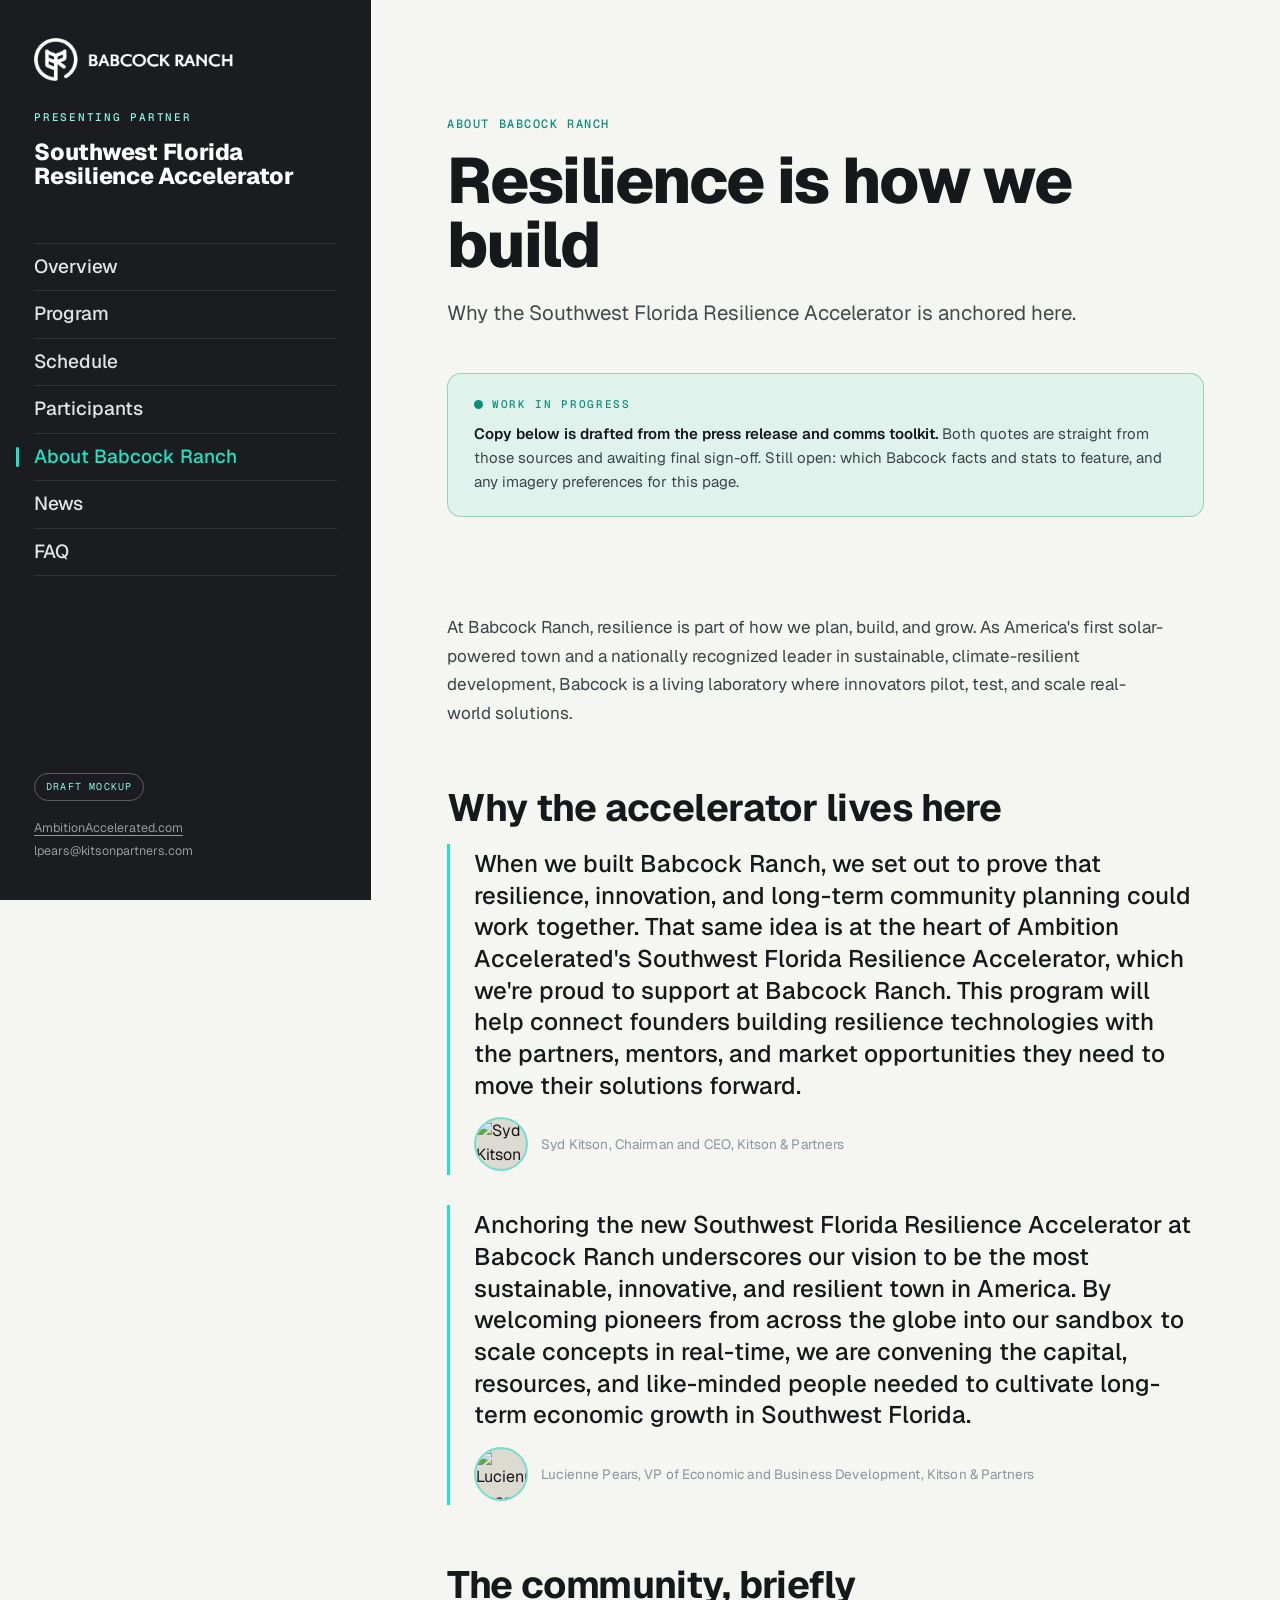
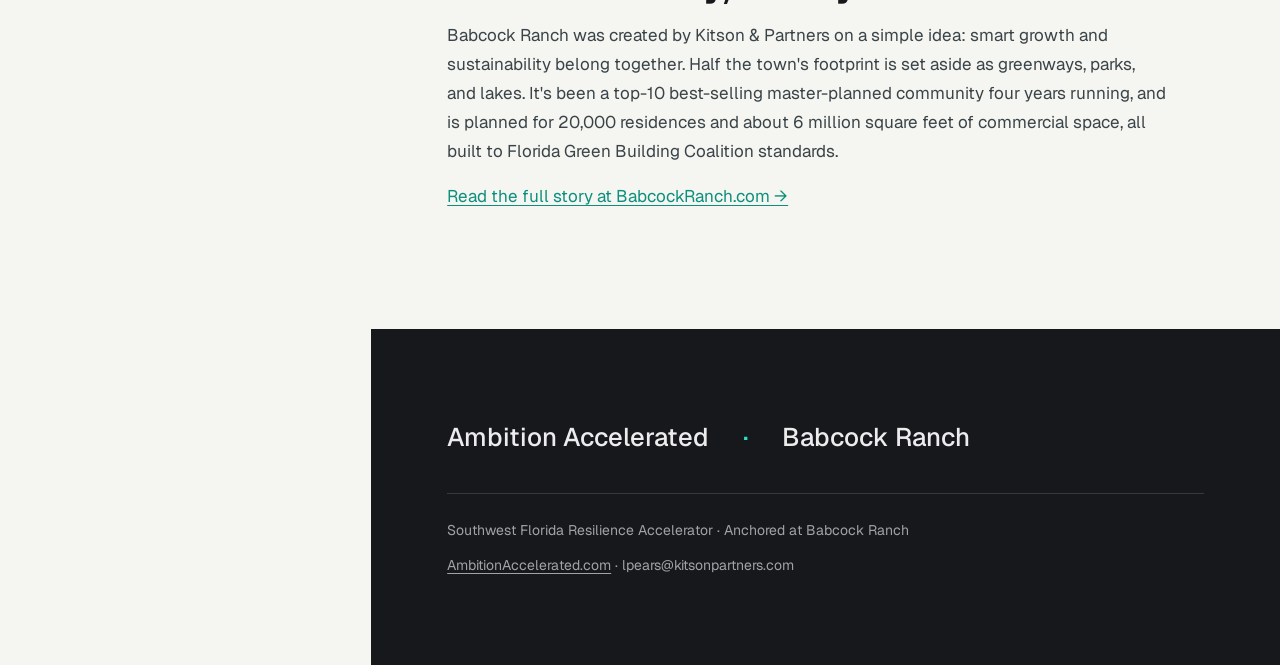
==== about.html @ 5e6c2d26 "added new page" ====
<!DOCTYPE html>
<html lang="en">
<head>
<meta charset="UTF-8">
<meta name="viewport" content="width=device-width, initial-scale=1.0">
<title>About Babcock Ranch — Southwest Florida Resilience Accelerator</title>
<link rel="preconnect" href="https://fonts.googleapis.com">
<link rel="preconnect" href="https://fonts.gstatic.com" crossorigin>
<link href="https://fonts.googleapis.com/css2?family=Geist:wght@400;500;600;700;800&family=Geist+Mono:wght@400;500&display=swap" rel="stylesheet">
<link rel="stylesheet" href="styles.css">
</head>
<body>

<aside class="rail" id="rail">
  <div class="brand">
    <img class="logo" src="img/babcock-white.png" alt="Babcock Ranch">
    <div class="partner">Presenting Partner</div>
    <h1>Southwest&nbsp;Florida<br>Resilience&nbsp;Accelerator</h1>
  </div>
  <button class="hamburger" id="burger" aria-label="Menu" aria-expanded="false"><span></span><span></span><span></span></button>
  <nav id="nav">
    <a href="index.html">Overview</a>
    <a href="program.html">Program</a>
    <a href="schedule.html">Schedule</a>
    <a href="participants.html">Participants</a>
    <a href="about.html" class="active">About Babcock Ranch</a>
    <a href="news.html">News</a>
    <a href="faq.html">FAQ</a>
  </nav>
  <div class="rail-foot">
    <span class="draft">Draft mockup</span><br>
    <a target="_blank" rel="noopener noreferrer" href="https://ambitionaccelerated.com/southwest">AmbitionAccelerated.com</a><br>
    lpears@kitsonpartners.com
  </div>
</aside>

<main>
  <div class="page-head">
    <span class="eyebrow">About Babcock Ranch</span>
    <h1>Resilience is how we build</h1>
    <p class="lead">Why the Southwest Florida Resilience Accelerator is anchored here.</p>
  </div>

  <div class="status-note">
    <div class="lbl">Work in progress</div>
    <p><strong>Copy below is drafted from the press release and comms toolkit.</strong> Both quotes are straight from those sources and awaiting final sign-off. Still open: which Babcock facts and stats to feature, and any imagery preferences for this page.</p>
  </div>

  <div class="prose">
    <p>At Babcock Ranch, resilience is part of how we plan, build, and grow. As America's first solar-powered town and a nationally recognized leader in sustainable, climate-resilient development, Babcock is a living laboratory where innovators pilot, test, and scale real-world solutions.</p>

    <h2>Why the accelerator lives here</h2>
    <div class="q">
      <p>When we built Babcock Ranch, we set out to prove that resilience, innovation, and long-term community planning could work together. That same idea is at the heart of Ambition Accelerated's Southwest Florida Resilience Accelerator, which we're proud to support at Babcock Ranch. This program will help connect founders building resilience technologies with the partners, mentors, and market opportunities they need to move their solutions forward.</p>
      <div class="qcite"><img class="avatar" src="https://res.cloudinary.com/sagacity/image/upload/c_crop,h_2000,w_1475,x_0,y_0/c_limit,dpr_auto,f_auto,fl_lossy,q_80,w_1080/Syd_Kitson_51_BC_obhtgg.jpg" alt="Syd Kitson"><cite>Syd Kitson, Chairman and CEO, Kitson &amp; Partners</cite></div>
    </div>
    <div class="q">
      <p>Anchoring the new Southwest Florida Resilience Accelerator at Babcock Ranch underscores our vision to be the most sustainable, innovative, and resilient town in America. By welcoming pioneers from across the globe into our sandbox to scale concepts in real-time, we are convening the capital, resources, and like-minded people needed to cultivate long-term economic growth in Southwest Florida.</p>
      <div class="qcite"><img class="avatar" src="https://babcockranch.com/wp-content/uploads/2026/03/1Lucienne-Pears-1.jpg" alt="Lucienne Pears"><cite>Lucienne Pears, VP of Economic and Business Development, Kitson &amp; Partners</cite></div>
    </div>

    <h2>The community, briefly</h2>
    <p>Babcock Ranch was created by Kitson &amp; Partners on a simple idea: smart growth and sustainability belong together. Half the town's footprint is set aside as greenways, parks, and lakes. It's been a top-10 best-selling master-planned community four years running, and is planned for 20,000 residences and about 6 million square feet of commercial space, all built to Florida Green Building Coalition standards.</p>
    <p><a target="_blank" rel="noopener noreferrer" href="https://babcockranch.com">Read the full story at BabcockRanch.com →</a></p>
  </div>

  <footer>
    <div class="partners">Ambition Accelerated <span>·</span> Babcock Ranch</div>
    <div class="fbot">
      <div>Southwest Florida Resilience Accelerator · Anchored at Babcock Ranch</div>
      <div><a target="_blank" rel="noopener noreferrer" href="https://ambitionaccelerated.com/southwest">AmbitionAccelerated.com</a> · lpears@kitsonpartners.com</div>
    </div>
  </footer>
</main>

<script>
(function(){
  const rail=document.getElementById('rail'), burger=document.getElementById('burger');
  if(burger)burger.addEventListener('click',()=>{const o=rail.classList.toggle('open');burger.setAttribute('aria-expanded',o);});
  const nav=document.getElementById('nav');
  if(nav)nav.addEventListener('click',e=>{if(e.target.tagName==='A')rail.classList.remove('open');});
})();
</script>
</body>
</html>
---- styles.css ----
:root{
  --graphite:#1a1c20; --deep:#0e0f12; --paper:#f5f5f1; --ink:#16181c;
  --aqua:#22e3c7; --aqua-2:#8ff3e2; --aqua-ink:#0c8f7d;
  --slate:#8a93a1; --line:rgba(18,24,28,.14);
  --rail:clamp(288px, 29vw, 400px);
  --display:'Geist', sans-serif;
  --body:'Geist', sans-serif;
  --mono:'Geist Mono', monospace;
}
*{box-sizing:border-box;margin:0;padding:0}
html{scroll-behavior:smooth}
body{font-family:var(--body);color:var(--ink);background:var(--paper);-webkit-font-smoothing:antialiased;line-height:1.5}
a{color:inherit}
img{display:block;width:100%;height:100%;object-fit:cover}

/* ---------- SIDEBAR ---------- */
.rail{position:fixed;top:0;left:0;width:var(--rail);height:100vh;background:var(--graphite);color:#fff;
  display:flex;flex-direction:column;padding:38px 34px;z-index:20}
.brand .logo{width:200px;height:auto;object-fit:contain}
.brand .partner{font-family:var(--mono);font-size:11px;letter-spacing:.16em;text-transform:uppercase;color:var(--aqua-2);margin-top:28px;font-weight:500}
.brand h1{font-family:var(--display);font-weight:800;font-size:23px;line-height:1.06;letter-spacing:-.01em;margin-top:14px}
.hamburger{display:none}
nav{margin-top:54px}
nav a{position:relative;display:block;font-family:var(--display);font-weight:500;font-size:19px;padding:9px 0;color:rgba(255,255,255,.88);
  text-decoration:none;border-bottom:1px solid rgba(255,255,255,.1);transition:color .2s}
nav a:first-child{border-top:1px solid rgba(255,255,255,.1)}
nav a:hover{color:#fff}
nav a.active{color:var(--aqua)}
nav a.active::before{content:"";position:absolute;left:-18px;top:50%;transform:translateY(-50%);width:3px;height:20px;background:var(--aqua);border-radius:2px}
.rail-foot{margin-top:auto;font-size:12.5px;color:rgba(255,255,255,.55);line-height:1.8}
.rail-foot a{text-decoration:underline;text-underline-offset:3px}
.draft{display:inline-block;margin-bottom:16px;font-family:var(--mono);font-size:10px;letter-spacing:.12em;text-transform:uppercase;
  color:var(--aqua-2);border:1px solid rgba(255,255,255,.28);border-radius:100px;padding:4px 11px}

/* ---------- MAIN ---------- */
main{margin-left:var(--rail)}
section{position:relative}
.eyebrow{font-family:var(--mono);font-size:12px;letter-spacing:.13em;text-transform:uppercase;font-weight:500;color:var(--aqua-ink)}
.arrowlink{display:inline-block;font-family:var(--display);font-weight:500;font-size:17px;text-decoration:none;
  border-bottom:2px solid currentColor;padding-bottom:2px;color:var(--aqua-ink)}
.arrowlink:hover{opacity:.7}
.pad{padding:clamp(64px,9vw,130px) min(8vw,76px)}
.reveal{opacity:0;transform:translateY(18px);transition:opacity .7s ease,transform .7s ease}
.reveal.seen{opacity:1;transform:none}

/* ---------- HERO ---------- */
.hero{height:100vh;min-height:600px;position:relative;overflow:hidden;background:var(--deep)}
.slide{position:absolute;inset:0;opacity:0;transition:opacity 1.1s ease}
.slide.on{opacity:1}
.slide .ph{position:absolute;inset:0}
.slide .ph::after{content:"";position:absolute;inset:0;background:
  linear-gradient(90deg, rgba(14,15,18,.72), rgba(14,15,18,.15) 58%, transparent),
  linear-gradient(0deg, rgba(14,15,18,.78), transparent 46%)}
.slide .copy{position:absolute;left:min(8vw,76px);bottom:14vh;max-width:640px;color:#fff;z-index:2}
.slide .copy .eyebrow{color:var(--aqua-2)}
.slide h2{font-family:var(--display);font-weight:800;font-size:clamp(38px,5.4vw,74px);line-height:.98;letter-spacing:-.02em;margin:16px 0 16px}
.slide p{font-size:clamp(16px,1.4vw,20px);color:rgba(255,255,255,.9);max-width:440px;margin-bottom:26px}
.slide .copy .arrowlink{color:#fff;border-color:var(--aqua)}
.hero .bars{position:absolute;left:min(8vw,76px);bottom:8vh;display:flex;gap:8px;z-index:3}
.hero .bars button{width:46px;height:4px;border:0;padding:0;cursor:pointer;background:rgba(255,255,255,.32);border-radius:2px;overflow:hidden}
.hero .bars button span{display:block;height:100%;width:0;background:var(--aqua)}
.hero .bars button.on span{width:100%;transition:width 6s linear}

/* ---------- STATEMENT ---------- */
.statement{display:grid;grid-template-columns:minmax(140px,.9fr) 2.4fr;gap:40px}
.statement h3{font-family:var(--display);font-weight:700;font-size:clamp(28px,3.4vw,50px);line-height:1.02;letter-spacing:-.015em}
.statement .body{max-width:600px}
.statement .body p{font-size:18px;color:#414b4e;margin:0 0 26px}

/* ---------- ON-SITE BAND ---------- */
.band{height:74vh;min-height:460px;position:relative;overflow:hidden;display:flex;align-items:flex-end}
.band .ph{position:absolute;inset:0}
.band .ph::after{content:"";position:absolute;inset:0;background:linear-gradient(0deg,rgba(14,15,18,.82),rgba(14,15,18,.28))}
.band .inner{position:relative;z-index:2;color:#fff;padding:0 min(8vw,76px) 9vh}
.band .eyebrow{color:var(--aqua-2)}
.band .dates{font-family:var(--display);font-weight:800;font-size:clamp(34px,5vw,68px);letter-spacing:-.02em;line-height:1;margin:14px 0 14px}
.band .dates small{display:block;font-family:var(--body);font-weight:500;font-size:16px;letter-spacing:.02em;color:rgba(255,255,255,.82);margin-top:14px}
.band .arrowlink{color:#fff;border-color:var(--aqua)}

/* ---------- COHORT / VENTURE GRID ---------- */
.cohort{background:#fff}
.head-row{display:flex;justify-content:space-between;align-items:flex-end;flex-wrap:wrap;gap:16px;margin-bottom:40px}
.head-row h3{font-family:var(--display);font-weight:700;font-size:clamp(30px,3.6vw,52px);letter-spacing:-.015em}
.grid{display:grid;grid-template-columns:1fr 1fr;gap:14px}
.card{position:relative;aspect-ratio:16/11;overflow:hidden;border-radius:3px;background:#ccc}
.card .ph{position:absolute;inset:0;transition:transform .6s ease}
.card:hover .ph{transform:scale(1.04)}
.card::after{content:"";position:absolute;inset:0;background:linear-gradient(0deg,rgba(10,11,14,.85),transparent 55%)}
.card .c{position:absolute;left:26px;bottom:22px;right:26px;color:#fff;z-index:2}
.card .c .tag{font-family:var(--mono);font-size:11px;letter-spacing:.1em;text-transform:uppercase;color:var(--aqua-2)}
.card .c h4{font-family:var(--display);font-weight:700;font-size:26px;letter-spacing:-.01em;margin:6px 0 4px}
.card .c p{font-size:14px;color:rgba(255,255,255,.82)}
.note{margin-top:26px;font-size:14px;color:#7a858a;font-style:italic}

/* ---------- HOME ABOUT (image-backed) ---------- */
.about{position:relative;overflow:hidden;color:#fff}
.about .ph{position:absolute;inset:0}
.about .ph::after{content:"";position:absolute;inset:0;background:
  linear-gradient(90deg,rgba(10,11,14,.86),rgba(10,11,14,.5) 60%,rgba(10,11,14,.4))}
.about .statement{position:relative;z-index:2}
.about .statement h3{color:#fff}
.about .eyebrow{color:var(--aqua-2)}
.about .body p{color:rgba(255,255,255,.9)}
.quote{border-left:3px solid var(--aqua);padding:4px 0 4px 22px;margin:6px 0 26px}
.quote p{font-family:var(--display);font-weight:500;font-size:clamp(19px,2vw,25px);line-height:1.28;color:#fff}
.quote cite{display:block;margin-top:14px;font-style:normal;font-size:13.5px;color:rgba(255,255,255,.68);letter-spacing:.02em}
.about .arrowlink{color:var(--aqua-2);border-color:var(--aqua)}

/* ---------- HOME NEWS ---------- */
.news .feature{display:grid;grid-template-columns:1.3fr 1fr;gap:44px;align-items:center}
.news .fimg{aspect-ratio:16/10;overflow:hidden;border-radius:3px;background:#ddd}
.news h3{font-family:var(--display);font-weight:700;font-size:clamp(24px,2.6vw,38px);line-height:1.08;letter-spacing:-.01em;margin:14px 0 14px}
.news .src{font-size:13px;color:#7a858a;margin-bottom:22px}

/* ---------- FAQ ---------- */
.faq{background:#fff}
.faq .statement{align-items:start}
.faq .qs{border-top:1px solid var(--line)}
.faq details{border-bottom:1px solid var(--line)}
.faq summary{list-style:none;cursor:pointer;padding:22px 0;font-family:var(--display);font-weight:500;font-size:clamp(18px,1.9vw,23px);display:flex;justify-content:space-between;gap:20px}
.faq summary::-webkit-details-marker{display:none}
.faq summary::after{content:"+";color:var(--aqua-ink);font-weight:400}
.faq details[open] summary::after{content:"–"}
.faq details p{padding:0 0 22px;max-width:640px;color:#414b4e;font-size:16.5px}

/* ---------- FOOTER ---------- */
footer{background:var(--ink);color:#fff;padding:clamp(56px,7vw,90px) min(8vw,76px)}
footer .partners{display:flex;gap:14px 34px;flex-wrap:wrap;font-family:var(--display);font-weight:500;font-size:clamp(18px,2vw,26px);color:rgba(255,255,255,.92);padding-bottom:36px;border-bottom:1px solid rgba(255,255,255,.14)}
footer .partners span{color:var(--aqua)}
footer .fbot{display:flex;justify-content:space-between;flex-wrap:wrap;gap:14px;margin-top:26px;font-size:14px;color:rgba(255,255,255,.6)}
footer a{text-decoration:underline;text-underline-offset:3px}

/* ============ INTERIOR PAGES ============ */
.page-head{padding:clamp(64px,9vw,120px) min(8vw,76px) 0}
.page-head .eyebrow{margin-bottom:16px;display:block}
.page-head h1{font-family:var(--display);font-weight:800;font-size:clamp(36px,5.2vw,64px);line-height:1.0;letter-spacing:-.025em}
.page-head .lead{font-size:clamp(18px,1.6vw,21px);color:#414b4e;max-width:640px;margin-top:20px;line-height:1.55}
.prose{padding:clamp(34px,4vw,52px) min(8vw,76px) clamp(64px,8vw,110px);max-width:900px}
.prose h2{font-family:var(--display);font-weight:700;font-size:clamp(24px,3vw,38px);line-height:1.05;letter-spacing:-.015em;margin:clamp(38px,5vw,60px) 0 16px}
.prose h2:first-child{margin-top:0}
.prose h3{font-family:var(--display);font-weight:600;font-size:clamp(19px,2vw,23px);letter-spacing:-.01em;margin:30px 0 8px}
.prose p{font-size:17px;color:#3a4448;line-height:1.7;margin-bottom:16px;max-width:720px}
.prose p strong{color:var(--ink);font-weight:600}
.prose a{color:var(--aqua-ink);text-decoration:underline;text-underline-offset:3px}
.prose ul{list-style:none;margin:8px 0 20px;max-width:760px}
.prose ul li{position:relative;padding-left:22px;font-size:17px;color:#3a4448;line-height:1.6;margin-bottom:14px}
.prose ul li::before{content:"";position:absolute;left:0;top:9px;width:8px;height:8px;background:var(--aqua);border-radius:2px}
.prose ul li strong{color:var(--ink);font-weight:600}

/* interior quote (light bg) */
.q{border-left:3px solid var(--aqua);padding:4px 0 4px 24px;margin:8px 0 30px;max-width:760px}
.q p{font-family:var(--display);font-weight:500;font-size:clamp(19px,2vw,24px);line-height:1.32;color:var(--ink);margin:0}
.q cite{display:block;margin-top:14px;font-style:normal;font-size:13.5px;color:var(--slate);letter-spacing:.01em}

/* status note */
.status-note{background:rgba(34,227,199,.10);border:1px solid rgba(12,143,125,.35);border-radius:14px;
  padding:22px 26px;margin:0 min(8vw,76px) clamp(30px,4vw,44px);max-width:900px}
.page-head + .status-note{margin-top:clamp(30px,4vw,44px)}
.status-note .lbl{font-family:var(--mono);font-size:11px;letter-spacing:.15em;text-transform:uppercase;color:var(--aqua-ink);
  font-weight:500;display:flex;align-items:center;gap:9px;margin-bottom:10px}
.status-note .lbl::before{content:"";width:9px;height:9px;border-radius:50%;background:var(--aqua-ink)}
.status-note p{font-size:15px;color:#3a4448;line-height:1.6;margin:0;max-width:760px}
.status-note p strong{color:var(--ink);font-weight:600}
.status-note p + p{margin-top:8px}

/* schedule agenda placeholder */
.agenda{display:grid;grid-template-columns:1fr 1fr;gap:14px;max-width:760px;margin-top:8px}
.agenda .day{background:#fff;border:1px solid var(--line);border-radius:12px;padding:22px 24px}
.agenda .day .d{font-family:var(--mono);font-size:11px;letter-spacing:.14em;text-transform:uppercase;color:var(--aqua-ink);margin-bottom:8px}
.agenda .day .dt{font-family:var(--display);font-weight:700;font-size:21px;letter-spacing:-.01em;margin-bottom:12px}
.agenda .day .ln{height:10px;background:var(--line);border-radius:3px;margin-bottom:9px}
.agenda .day .ln.s{width:70%}

/* news list */
.newslist{max-width:820px;border-top:1px solid var(--line);margin-top:8px}
.newslist .item{display:flex;gap:20px;padding:22px 0;border-bottom:1px solid var(--line);align-items:baseline}
.newslist .item .meta{font-family:var(--mono);font-size:12px;color:var(--slate);white-space:nowrap;letter-spacing:.02em}
.newslist .item h3{font-family:var(--display);font-weight:600;font-size:clamp(17px,1.7vw,20px);letter-spacing:-.01em;line-height:1.25}
.newslist .item h3 .src{display:block;font-family:var(--body);font-weight:400;font-size:13px;color:var(--slate);margin-top:5px}

/* password gate */
.gate{margin-left:var(--rail);min-height:100vh;display:flex;align-items:center;justify-content:center;padding:40px min(8vw,76px);background:var(--deep)}
.gate .card2{width:100%;max-width:400px;text-align:center;color:#fff}
.gate .lock{font-family:var(--mono);font-size:11px;letter-spacing:.16em;text-transform:uppercase;color:var(--aqua-2);margin-bottom:18px}
.gate h1{font-family:var(--display);font-weight:800;font-size:30px;letter-spacing:-.02em;margin-bottom:10px}
.gate p{color:rgba(255,255,255,.7);font-size:15px;margin-bottom:26px;line-height:1.55}
.gate form{display:flex;gap:10px;flex-wrap:wrap;justify-content:center}
.gate input{flex:1;min-width:180px;background:rgba(255,255,255,.08);border:1px solid rgba(255,255,255,.2);border-radius:10px;
  color:#fff;font-family:var(--body);font-size:16px;padding:13px 16px;outline:none}
.gate input:focus{border-color:var(--aqua)}
.gate button{background:var(--aqua);color:var(--deep);border:0;border-radius:10px;font-family:var(--display);font-weight:600;
  font-size:15px;padding:13px 22px;cursor:pointer}
.gate button:hover{filter:brightness(1.05)}
.gate .err{color:#ff8f78;font-size:13px;margin-top:14px;min-height:16px}

/* quote avatar (About) */
.qcite{display:flex;align-items:center;gap:13px;margin-top:16px}
.qcite .avatar{width:54px;height:54px;border-radius:50%;object-fit:cover;object-position:center 22%;flex:none;
  border:2px solid rgba(34,227,199,.55);background:#dddad2}
.qcite cite{font-style:normal;font-size:13.5px;color:var(--slate);letter-spacing:.01em;line-height:1.4;margin:0}

/* proposed social reel (home) */
.reel{background:var(--paper)}
.reel .wrap{display:grid;grid-template-columns:1.15fr .85fr;gap:44px;align-items:center}
.reel h3{font-family:var(--display);font-weight:700;font-size:clamp(28px,3.4vw,46px);letter-spacing:-.015em;line-height:1.03}
.reel .handles{font-family:var(--mono);font-size:13px;letter-spacing:.04em;color:var(--slate);margin-top:18px}
.reel .frame{position:relative;width:100%;max-width:270px;aspect-ratio:9/16;margin:0 auto;border-radius:22px;overflow:hidden;
  background:linear-gradient(160deg,#22252b,#0e0f12);border:1px solid var(--line);display:flex;align-items:center;justify-content:center}
.reel .frame .play{width:62px;height:62px;border-radius:50%;background:var(--aqua);display:flex;align-items:center;justify-content:center;box-shadow:0 8px 30px rgba(34,227,199,.35)}
.reel .frame .play::after{content:"";border-left:17px solid #0e0f12;border-top:10px solid transparent;border-bottom:10px solid transparent;margin-left:4px}
.reel .frame .lbl{position:absolute;bottom:16px;left:0;right:0;text-align:center;font-family:var(--mono);font-size:10px;letter-spacing:.15em;text-transform:uppercase;color:var(--aqua-2)}

/* participant rail (home Participants section) */
.prail-nav{display:flex;gap:8px}
.railbtn{width:42px;height:42px;border-radius:50%;border:1px solid var(--line);background:#fff;cursor:pointer;
  display:flex;align-items:center;justify-content:center;color:var(--ink);font-size:19px;line-height:1;transition:background .2s,opacity .2s}
.railbtn:hover{background:var(--paper)}
.railbtn:disabled{opacity:.3;cursor:default}
.prail-wrap{position:relative}
.prail{display:flex;gap:16px;overflow-x:auto;scroll-snap-type:x mandatory;scroll-behavior:smooth;
  padding:4px 2px 16px;-webkit-overflow-scrolling:touch}
.prail::-webkit-scrollbar{height:8px}
.prail::-webkit-scrollbar-thumb{background:rgba(18,24,28,.18);border-radius:10px}
.prail::-webkit-scrollbar-track{background:transparent}
.pcard2{flex:0 0 clamp(190px,23vw,232px);scroll-snap-align:start;position:relative;aspect-ratio:3/4;
  border-radius:6px;overflow:hidden;background:#ccc;text-decoration:none;display:block}
.pcard2 .ph{position:absolute;inset:0;transition:transform .6s ease}
.pcard2:hover .ph{transform:scale(1.05)}
.pcard2::after{content:"";position:absolute;inset:0;background:linear-gradient(0deg,rgba(10,11,14,.9),transparent 62%)}
.pcard2 .c{position:absolute;left:18px;right:18px;bottom:18px;z-index:2;color:#fff}
.pcard2 .c .tag{font-family:var(--mono);font-size:10px;letter-spacing:.09em;text-transform:uppercase;color:var(--aqua-2)}
.pcard2 .c h4{font-family:var(--display);font-weight:600;font-size:18px;letter-spacing:-.01em;margin-top:5px}

/* ---------- RESPONSIVE ---------- */
@media (max-width:900px){
  :root{--rail:0px}
  .rail{position:sticky;width:100%;height:auto;flex-direction:row;align-items:center;justify-content:space-between;padding:14px 20px}
  .brand{display:flex;align-items:center}
  .brand .logo{width:118px}
  .brand .partner,.brand h1{display:none}
  .hamburger{display:flex;flex-direction:column;justify-content:center;gap:5px;width:44px;height:40px;background:none;border:0;cursor:pointer;padding:8px}
  .hamburger span{display:block;height:2px;width:100%;background:#fff;transition:transform .25s,opacity .2s}
  .rail.open .hamburger span:nth-child(1){transform:translateY(7px) rotate(45deg)}
  .rail.open .hamburger span:nth-child(2){opacity:0}
  .rail.open .hamburger span:nth-child(3){transform:translateY(-7px) rotate(-45deg)}
  nav{position:absolute;top:100%;left:0;right:0;margin:0;background:var(--graphite);
    display:flex;flex-direction:column;padding:0 20px;max-height:0;overflow:hidden;transition:max-height .32s ease;z-index:30}
  .rail.open nav{max-height:80vh;padding:6px 20px 20px}
  nav a{font-size:17px}
  nav a.active::before{display:none}
  .rail-foot{display:none}
  main{margin-left:0}
  .statement{grid-template-columns:1fr;gap:18px}
  .grid{grid-template-columns:1fr}
  .agenda{grid-template-columns:1fr}
  .news .feature{grid-template-columns:1fr;gap:22px}
  .reel .wrap{grid-template-columns:1fr;gap:28px}
  .reel .frame{max-width:230px}
  .prail-nav{display:none}
  .pcard2{flex:0 0 76%}
  .hero{height:82vh}
  .gate{margin-left:0}
  .newslist .item{flex-direction:column;gap:6px}
}
@media (prefers-reduced-motion:reduce){
  .slide{transition:none}.hero .bars button.on span{transition:none;width:100%}.reveal{transition:none}
}
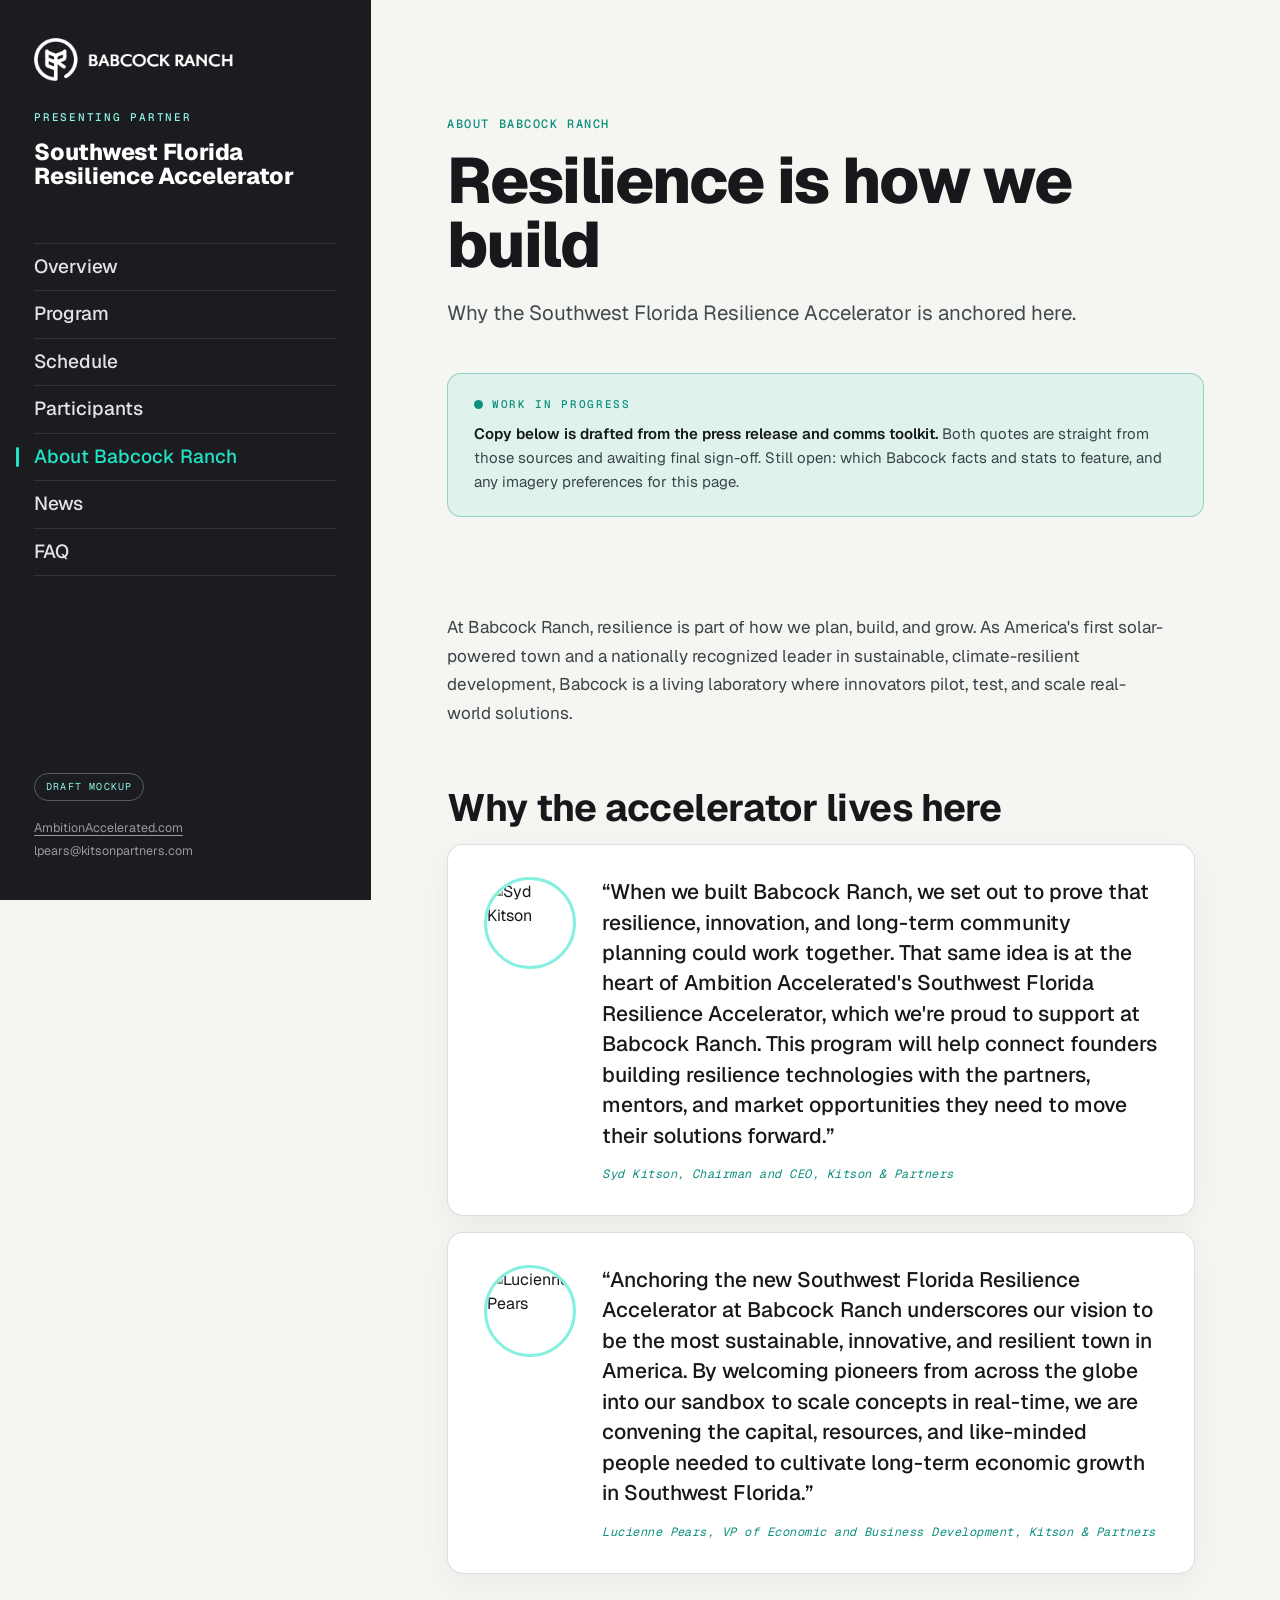
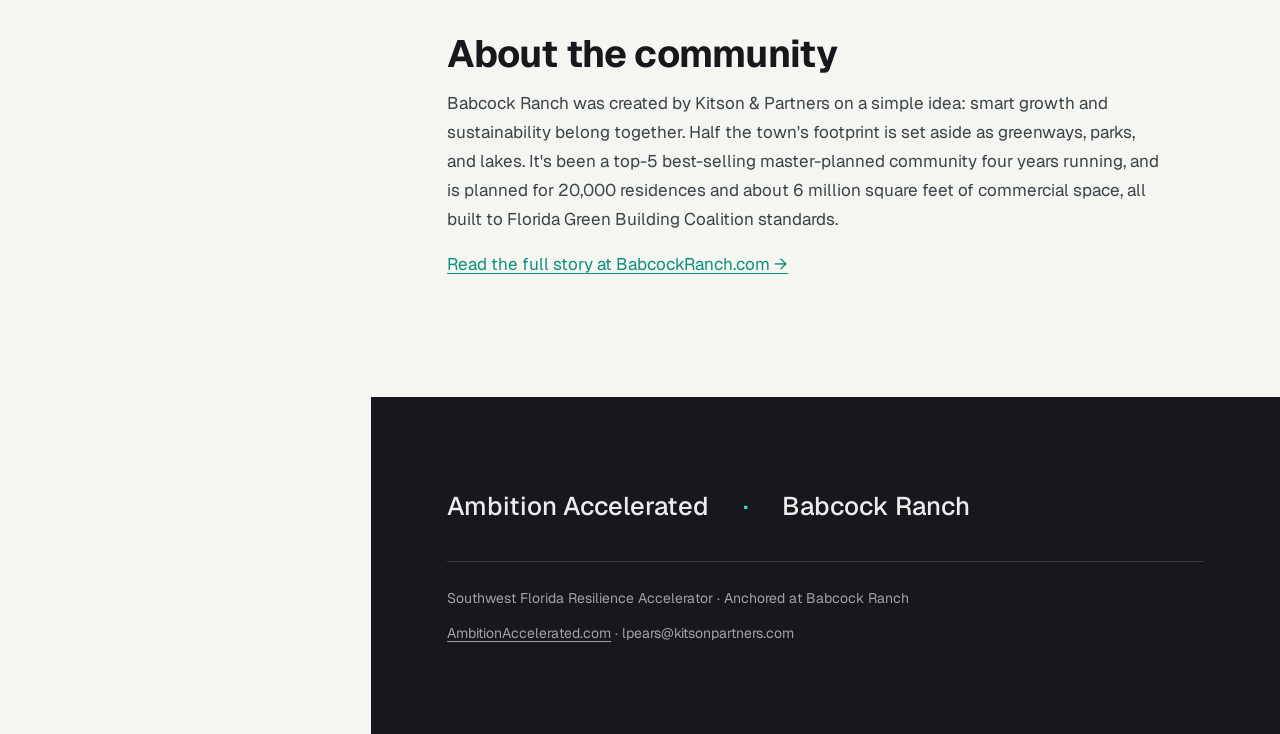
==== commit 6eb0f299: "updated news, about and homepage" ====
--- a/about.html
+++ b/about.html
@@ -3,7 +3,20 @@
 <head>
 <meta charset="UTF-8">
 <meta name="viewport" content="width=device-width, initial-scale=1.0">
-<title>About Babcock Ranch — Southwest Florida Resilience Accelerator</title>
+<title>About Babcock Ranch | Southwest Florida Resilience Accelerator</title>
+<meta name="description" content="Why the Southwest Florida Resilience Accelerator is anchored at Babcock Ranch, America's first solar-powered town and a nationally recognized leader in climate-resilient development.">
+<link rel="canonical" href="https://babcockranch.com/resilience-accelerator/about.html">
+<meta property="og:type" content="website">
+<meta property="og:site_name" content="Southwest Florida Resilience Accelerator">
+<meta property="og:title" content="About Babcock Ranch | Southwest Florida Resilience Accelerator">
+<meta property="og:description" content="Babcock Ranch, America's first solar-powered town, is a living laboratory for resilience solutions.">
+<meta property="og:url" content="https://babcockranch.com/resilience-accelerator/about.html">
+<meta property="og:image" content="https://babcockranch.com/resilience-accelerator/img/about.jpg">
+<meta name="twitter:card" content="summary_large_image">
+<meta name="twitter:title" content="About Babcock Ranch | Southwest Florida Resilience Accelerator">
+<meta name="twitter:description" content="Babcock Ranch, America's first solar-powered town, is a living laboratory for resilience solutions.">
+<meta name="twitter:image" content="https://babcockranch.com/resilience-accelerator/img/about.jpg">
+<link rel="icon" href="https://babcockranch.com/favicon.ico" sizes="any">
 <link rel="preconnect" href="https://fonts.googleapis.com">
 <link rel="preconnect" href="https://fonts.gstatic.com" crossorigin>
 <link href="https://fonts.googleapis.com/css2?family=Geist:wght@400;500;600;700;800&family=Geist+Mono:wght@400;500&display=swap" rel="stylesheet">
@@ -50,17 +63,23 @@
     <p>At Babcock Ranch, resilience is part of how we plan, build, and grow. As America's first solar-powered town and a nationally recognized leader in sustainable, climate-resilient development, Babcock is a living laboratory where innovators pilot, test, and scale real-world solutions.</p>
 
     <h2>Why the accelerator lives here</h2>
-    <div class="q">
-      <p>When we built Babcock Ranch, we set out to prove that resilience, innovation, and long-term community planning could work together. That same idea is at the heart of Ambition Accelerated's Southwest Florida Resilience Accelerator, which we're proud to support at Babcock Ranch. This program will help connect founders building resilience technologies with the partners, mentors, and market opportunities they need to move their solutions forward.</p>
-      <div class="qcite"><img class="avatar" src="https://res.cloudinary.com/sagacity/image/upload/c_crop,h_2000,w_1475,x_0,y_0/c_limit,dpr_auto,f_auto,fl_lossy,q_80,w_1080/Syd_Kitson_51_BC_obhtgg.jpg" alt="Syd Kitson"><cite>Syd Kitson, Chairman and CEO, Kitson &amp; Partners</cite></div>
+    <div class="tband">
+      <img class="ph" src="https://res.cloudinary.com/sagacity/image/upload/c_crop,h_2000,w_1475,x_0,y_0/c_limit,dpr_auto,f_auto,fl_lossy,q_80,w_1080/Syd_Kitson_51_BC_obhtgg.jpg" alt="Syd Kitson">
+      <div>
+        <p class="qt">&ldquo;When we built Babcock Ranch, we set out to prove that resilience, innovation, and long-term community planning could work together. That same idea is at the heart of Ambition Accelerated's Southwest Florida Resilience Accelerator, which we're proud to support at Babcock Ranch. This program will help connect founders building resilience technologies with the partners, mentors, and market opportunities they need to move their solutions forward.&rdquo;</p>
+        <cite>Syd Kitson, Chairman and CEO, Kitson &amp; Partners</cite>
+      </div>
     </div>
-    <div class="q">
-      <p>Anchoring the new Southwest Florida Resilience Accelerator at Babcock Ranch underscores our vision to be the most sustainable, innovative, and resilient town in America. By welcoming pioneers from across the globe into our sandbox to scale concepts in real-time, we are convening the capital, resources, and like-minded people needed to cultivate long-term economic growth in Southwest Florida.</p>
-      <div class="qcite"><img class="avatar" src="https://babcockranch.com/wp-content/uploads/2026/03/1Lucienne-Pears-1.jpg" alt="Lucienne Pears"><cite>Lucienne Pears, VP of Economic and Business Development, Kitson &amp; Partners</cite></div>
+    <div class="tband">
+      <img class="ph" src="https://babcockranch.com/wp-content/uploads/2026/03/1Lucienne-Pears-1.jpg" alt="Lucienne Pears">
+      <div>
+        <p class="qt">&ldquo;Anchoring the new Southwest Florida Resilience Accelerator at Babcock Ranch underscores our vision to be the most sustainable, innovative, and resilient town in America. By welcoming pioneers from across the globe into our sandbox to scale concepts in real-time, we are convening the capital, resources, and like-minded people needed to cultivate long-term economic growth in Southwest Florida.&rdquo;</p>
+        <cite>Lucienne Pears, VP of Economic and Business Development, Kitson &amp; Partners</cite>
+      </div>
     </div>
 
-    <h2>The community, briefly</h2>
-    <p>Babcock Ranch was created by Kitson &amp; Partners on a simple idea: smart growth and sustainability belong together. Half the town's footprint is set aside as greenways, parks, and lakes. It's been a top-10 best-selling master-planned community four years running, and is planned for 20,000 residences and about 6 million square feet of commercial space, all built to Florida Green Building Coalition standards.</p>
+    <h2>About the community</h2>
+    <p>Babcock Ranch was created by Kitson &amp; Partners on a simple idea: smart growth and sustainability belong together. Half the town's footprint is set aside as greenways, parks, and lakes. It's been a top-5 best-selling master-planned community four years running, and is planned for 20,000 residences and about 6 million square feet of commercial space, all built to Florida Green Building Coalition standards.</p>
     <p><a target="_blank" rel="noopener noreferrer" href="https://babcockranch.com">Read the full story at BabcockRanch.com →</a></p>
   </div>
 
--- a/styles.css
+++ b/styles.css
@@ -174,9 +174,11 @@
 /* news list */
 .newslist{max-width:820px;border-top:1px solid var(--line);margin-top:8px}
 .newslist .item{display:flex;gap:20px;padding:22px 0;border-bottom:1px solid var(--line);align-items:baseline}
-.newslist .item .meta{font-family:var(--mono);font-size:12px;color:var(--slate);white-space:nowrap;letter-spacing:.02em}
+.newslist .item .meta{font-family:var(--mono);font-size:12px;color:var(--slate);white-space:nowrap;letter-spacing:.02em;width:104px;flex-shrink:0}
 .newslist .item h3{font-family:var(--display);font-weight:600;font-size:clamp(17px,1.7vw,20px);letter-spacing:-.01em;line-height:1.25}
 .newslist .item h3 .src{display:block;font-family:var(--body);font-weight:400;font-size:13px;color:var(--slate);margin-top:5px}
+.newslist a{color:var(--ink);text-decoration:none}
+.newslist a:hover{color:var(--aqua-ink);text-decoration:underline;text-underline-offset:3px}
 
 /* password gate */
 .gate{margin-left:var(--rail);min-height:100vh;display:flex;align-items:center;justify-content:center;padding:40px min(8vw,76px);background:var(--deep)}
@@ -209,6 +211,24 @@
 .reel .frame .play{width:62px;height:62px;border-radius:50%;background:var(--aqua);display:flex;align-items:center;justify-content:center;box-shadow:0 8px 30px rgba(34,227,199,.35)}
 .reel .frame .play::after{content:"";border-left:17px solid #0e0f12;border-top:10px solid transparent;border-bottom:10px solid transparent;margin-left:4px}
 .reel .frame .lbl{position:absolute;bottom:16px;left:0;right:0;text-align:center;font-family:var(--mono);font-size:10px;letter-spacing:.15em;text-transform:uppercase;color:var(--aqua-2)}
+
+/* large quote block with photo (About) */
+.qblock{display:flex;gap:28px;align-items:flex-start;margin:6px 0 38px;max-width:880px}
+.qblock.right{flex-direction:row-reverse}
+.qblock .photo{width:132px;height:132px;border-radius:50%;object-fit:cover;object-position:center 22%;flex:none;
+  border:3px solid rgba(34,227,199,.5);background:#dddad2}
+.qblock .qbody{flex:1}
+.qblock .qt{font-family:var(--display);font-weight:500;font-size:clamp(19px,2vw,25px);line-height:1.36;color:var(--ink);margin:0}
+.qblock cite{display:block;margin-top:14px;font-style:normal;font-size:13.5px;color:var(--slate);letter-spacing:.01em}
+
+/* light testimonial bands (About quotes) */
+.tband{background:#fff;border:1px solid var(--line);border-radius:16px;padding:32px 36px;display:flex;gap:26px;
+  align-items:flex-start;margin:6px 0 16px;max-width:880px;box-shadow:0 10px 34px rgba(0,0,0,.05)}
+.tband:last-child{margin-bottom:0}
+.tband .ph{width:92px;height:92px;border-radius:50%;object-fit:cover;object-position:center 22%;
+  border:3px solid rgba(34,227,199,.55);flex:none}
+.tband .qt{font-family:var(--display);font-weight:500;font-size:clamp(17px,1.7vw,21px);line-height:1.45;color:var(--ink);margin:0}
+.tband cite{display:block;margin-top:14px;font-family:var(--mono);font-size:12px;letter-spacing:.04em;color:var(--aqua-ink)}
 
 /* participant rail (home Participants section) */
 .prail-nav{display:flex;gap:8px}
@@ -258,6 +278,9 @@
   .reel .frame{max-width:230px}
   .prail-nav{display:none}
   .pcard2{flex:0 0 76%}
+  .qblock,.qblock.right{flex-direction:column;gap:16px}
+  .qblock .photo{width:96px;height:96px}
+  .tband{flex-direction:column;gap:16px;padding:26px 24px}
   .hero{height:82vh}
   .gate{margin-left:0}
   .newslist .item{flex-direction:column;gap:6px}
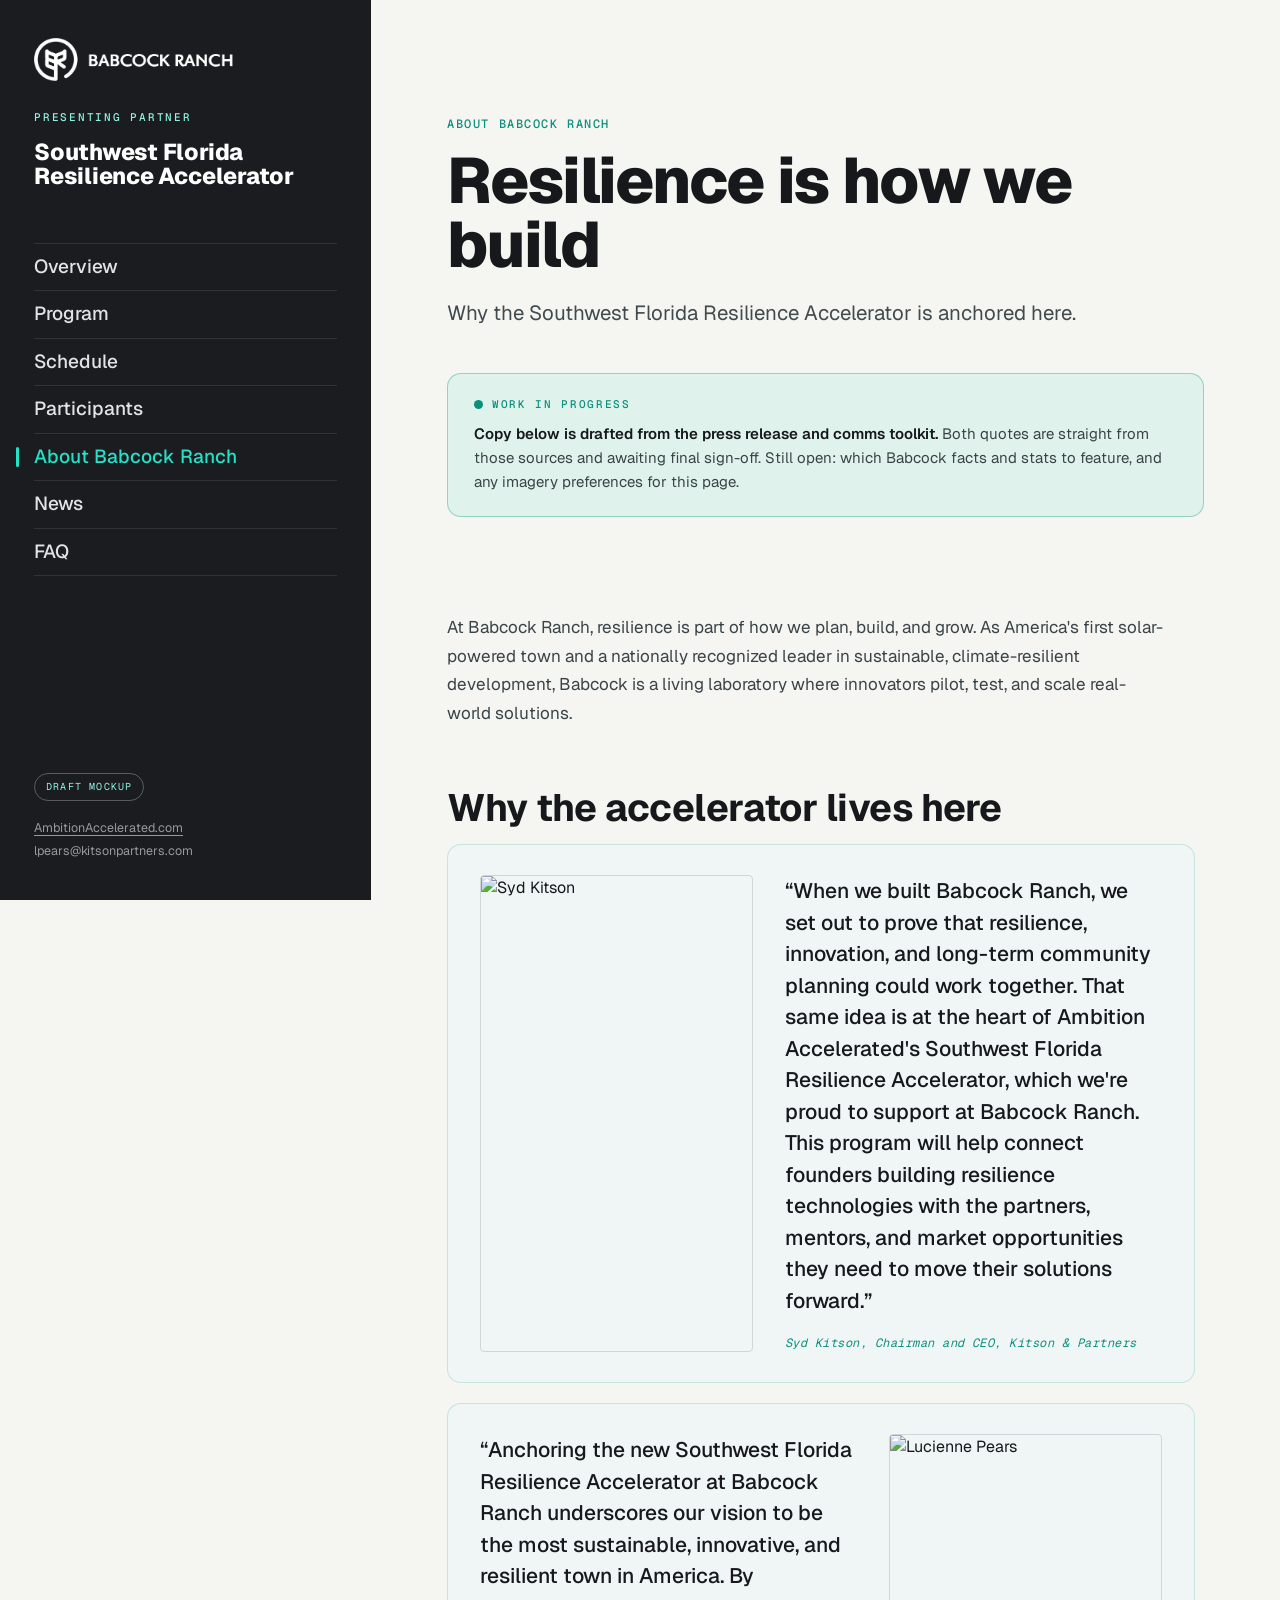
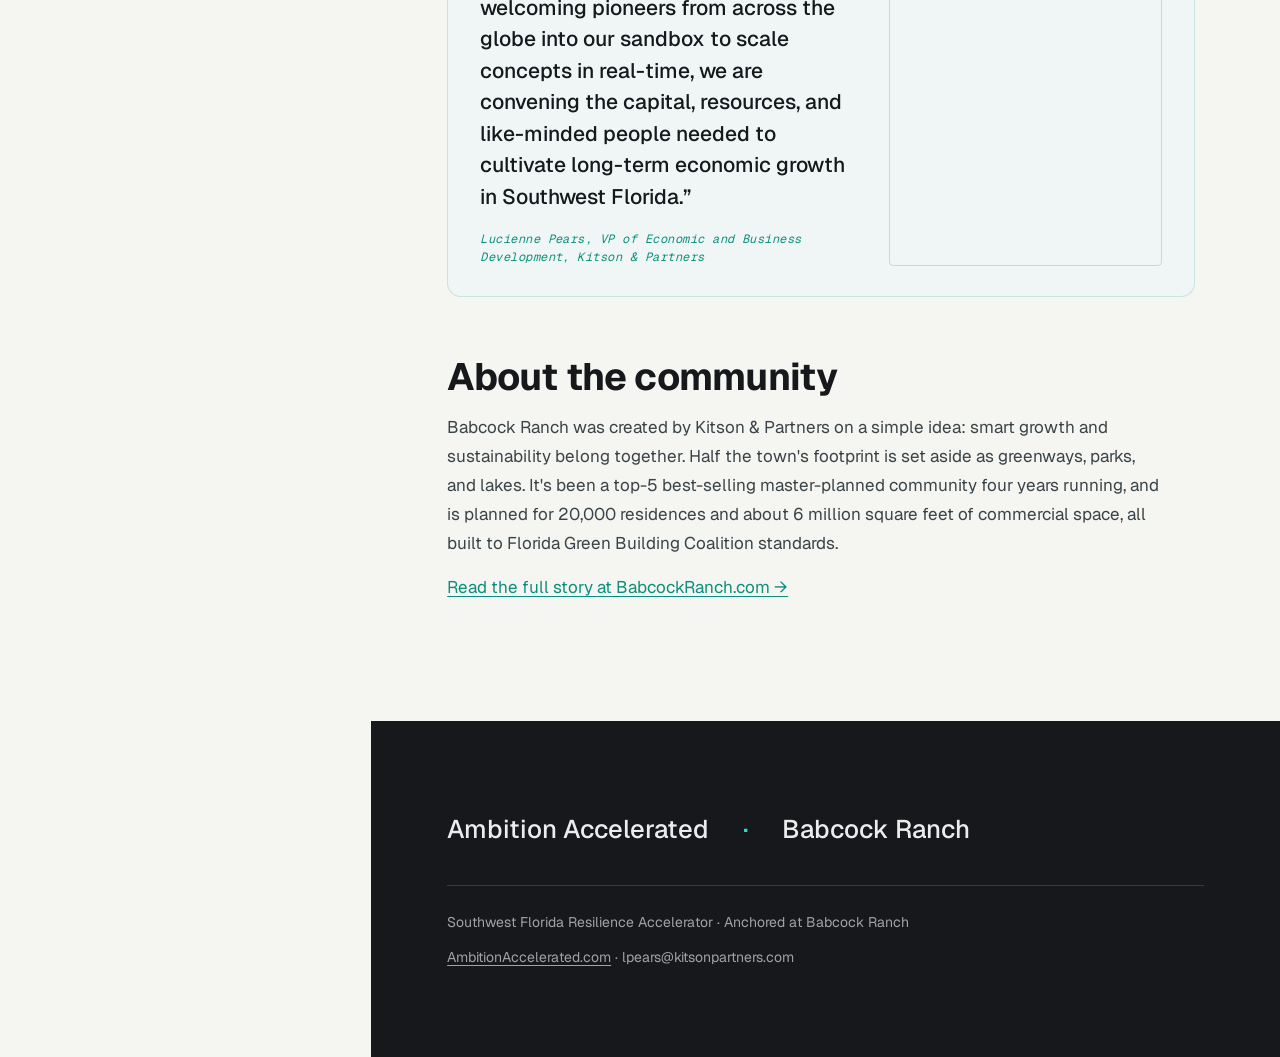
==== commit 4f3af914: "updated quotes design and image" ====
--- a/about.html
+++ b/about.html
@@ -64,15 +64,15 @@
 
     <h2>Why the accelerator lives here</h2>
     <div class="tband">
-      <img class="ph" src="https://res.cloudinary.com/sagacity/image/upload/c_crop,h_2000,w_1475,x_0,y_0/c_limit,dpr_auto,f_auto,fl_lossy,q_80,w_1080/Syd_Kitson_51_BC_obhtgg.jpg" alt="Syd Kitson">
-      <div>
+      <div class="ph"><img src="https://res.cloudinary.com/sagacity/image/upload/c_crop,h_2000,w_1475,x_0,y_0/c_limit,dpr_auto,f_auto,fl_lossy,q_80,w_1080/Syd_Kitson_51_BC_obhtgg.jpg" alt="Syd Kitson"></div>
+      <div class="qbody">
         <p class="qt">&ldquo;When we built Babcock Ranch, we set out to prove that resilience, innovation, and long-term community planning could work together. That same idea is at the heart of Ambition Accelerated's Southwest Florida Resilience Accelerator, which we're proud to support at Babcock Ranch. This program will help connect founders building resilience technologies with the partners, mentors, and market opportunities they need to move their solutions forward.&rdquo;</p>
         <cite>Syd Kitson, Chairman and CEO, Kitson &amp; Partners</cite>
       </div>
     </div>
-    <div class="tband">
-      <img class="ph" src="https://babcockranch.com/wp-content/uploads/2026/03/1Lucienne-Pears-1.jpg" alt="Lucienne Pears">
-      <div>
+    <div class="tband right">
+      <div class="ph"><img src="https://www.news-press.com/gcdn/authoring/authoring-images/2024/04/18/PFTM/73375864007-041824-014-2024-edison-awards.JPG?crop=901,1199,x9,y0" alt="Lucienne Pears"></div>
+      <div class="qbody">
         <p class="qt">&ldquo;Anchoring the new Southwest Florida Resilience Accelerator at Babcock Ranch underscores our vision to be the most sustainable, innovative, and resilient town in America. By welcoming pioneers from across the globe into our sandbox to scale concepts in real-time, we are convening the capital, resources, and like-minded people needed to cultivate long-term economic growth in Southwest Florida.&rdquo;</p>
         <cite>Lucienne Pears, VP of Economic and Business Development, Kitson &amp; Partners</cite>
       </div>
--- a/styles.css
+++ b/styles.css
@@ -221,14 +221,17 @@
 .qblock .qt{font-family:var(--display);font-weight:500;font-size:clamp(19px,2vw,25px);line-height:1.36;color:var(--ink);margin:0}
 .qblock cite{display:block;margin-top:14px;font-style:normal;font-size:13.5px;color:var(--slate);letter-spacing:.01em}
 
-/* light testimonial bands (About quotes) */
-.tband{background:#fff;border:1px solid var(--line);border-radius:16px;padding:32px 36px;display:flex;gap:26px;
-  align-items:flex-start;margin:6px 0 16px;max-width:880px;box-shadow:0 10px 34px rgba(0,0,0,.05)}
+/* editorial testimonials (About quotes) — photo flush, sized to the text height, in a soft card */
+.tband{display:flex;gap:32px;align-items:stretch;margin:8px 0 20px;max-width:920px;
+  background:#f0f6f5;border:1px solid rgba(12,143,125,.18);border-radius:14px;padding:30px 32px}
 .tband:last-child{margin-bottom:0}
-.tband .ph{width:92px;height:92px;border-radius:50%;object-fit:cover;object-position:center 22%;
-  border:3px solid rgba(34,227,199,.55);flex:none}
-.tband .qt{font-family:var(--display);font-weight:500;font-size:clamp(17px,1.7vw,21px);line-height:1.45;color:var(--ink);margin:0}
-.tband cite{display:block;margin-top:14px;font-family:var(--mono);font-size:12px;letter-spacing:.04em;color:var(--aqua-ink)}
+.tband.right{flex-direction:row-reverse}
+.tband .ph{position:relative;width:clamp(200px,40%,320px);flex:none;align-self:stretch;min-height:210px;
+  border-radius:4px;overflow:hidden;border:1px solid var(--line)}
+.tband .ph img{position:absolute;inset:0;width:100%;height:100%;object-fit:cover;object-position:center 22%}
+.tband .qbody{flex:1;display:flex;flex-direction:column;justify-content:center}
+.tband .qt{font-family:var(--display);font-weight:500;font-size:clamp(17px,1.7vw,21px);line-height:1.5;color:var(--ink);margin:0}
+.tband cite{display:block;margin-top:18px;font-family:var(--mono);font-size:12px;letter-spacing:.04em;color:var(--aqua-ink)}
 
 /* participant rail (home Participants section) */
 .prail-nav{display:flex;gap:8px}
@@ -280,7 +283,8 @@
   .pcard2{flex:0 0 76%}
   .qblock,.qblock.right{flex-direction:column;gap:16px}
   .qblock .photo{width:96px;height:96px}
-  .tband{flex-direction:column;gap:16px;padding:26px 24px}
+  .tband,.tband.right{flex-direction:column;gap:16px;padding:22px 20px}
+  .tband .ph{width:100%;align-self:auto;height:240px;min-height:0}
   .hero{height:82vh}
   .gate{margin-left:0}
   .newslist .item{flex-direction:column;gap:6px}
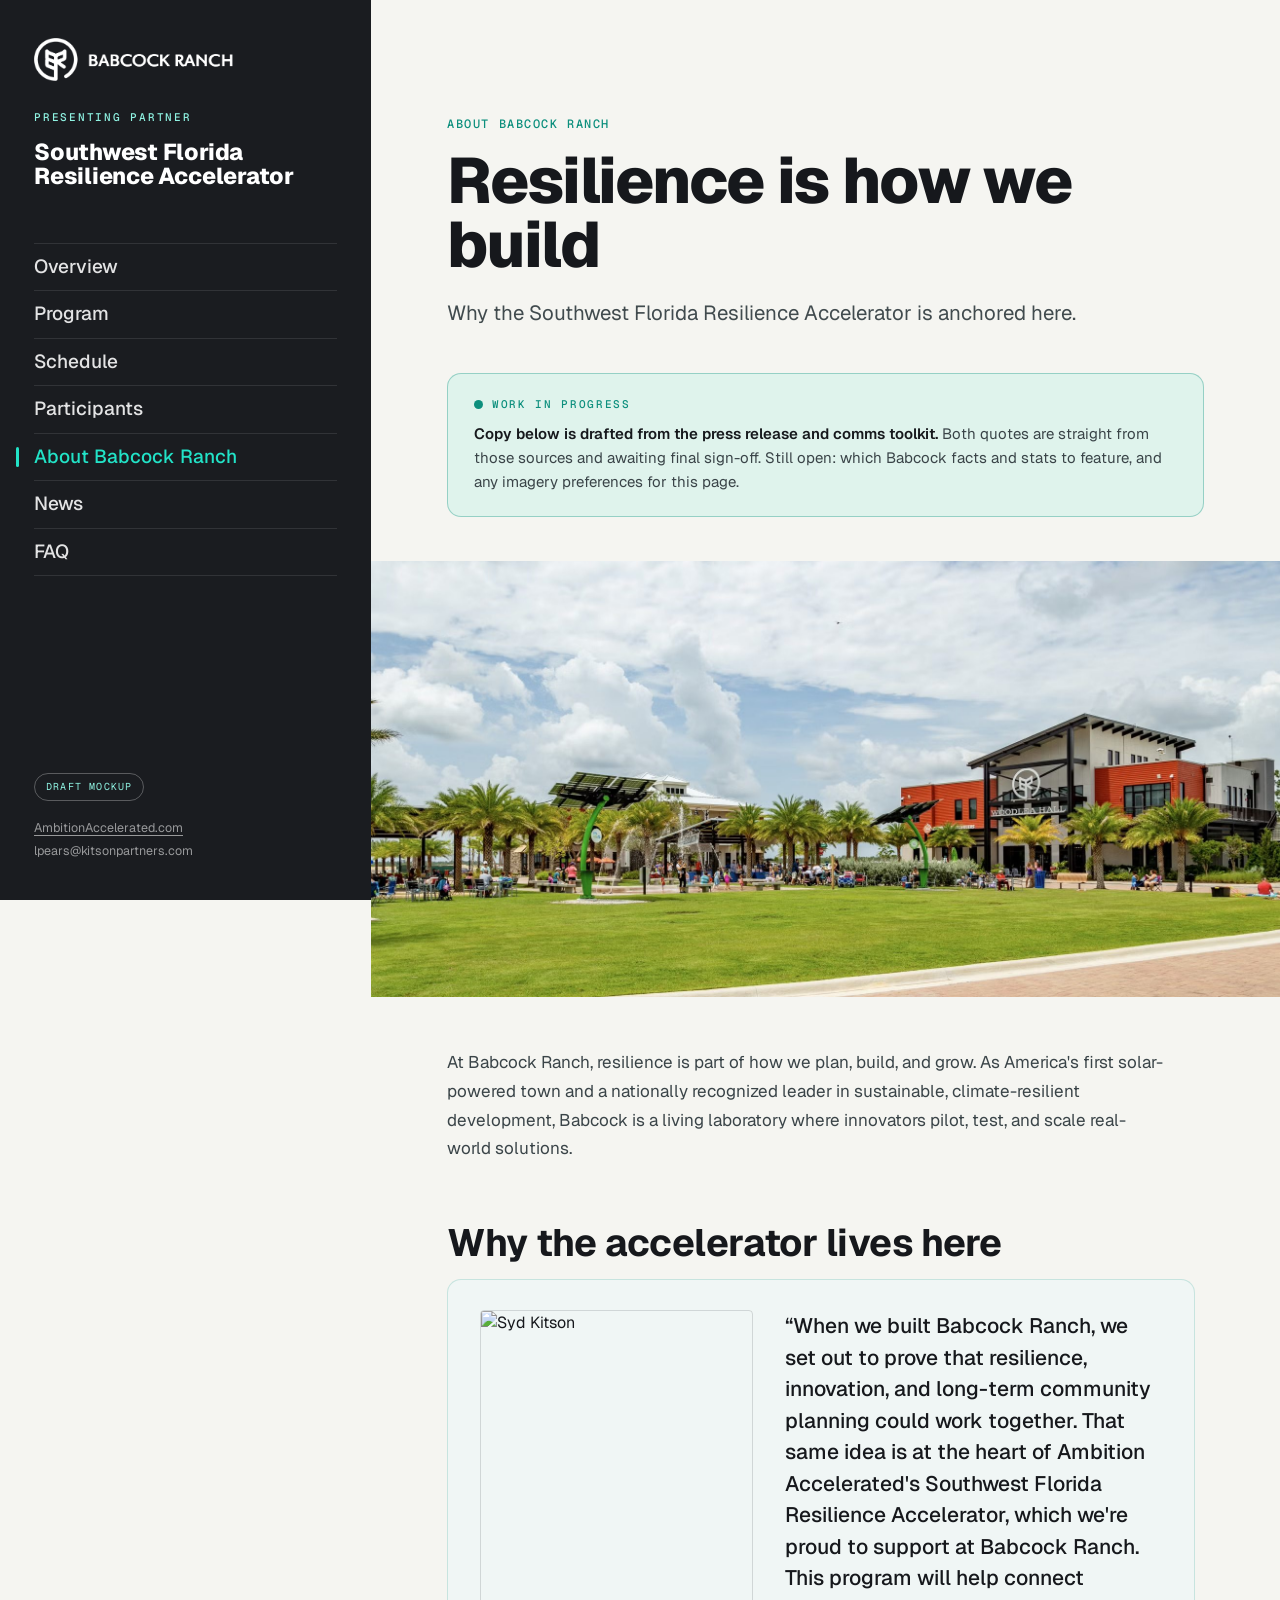
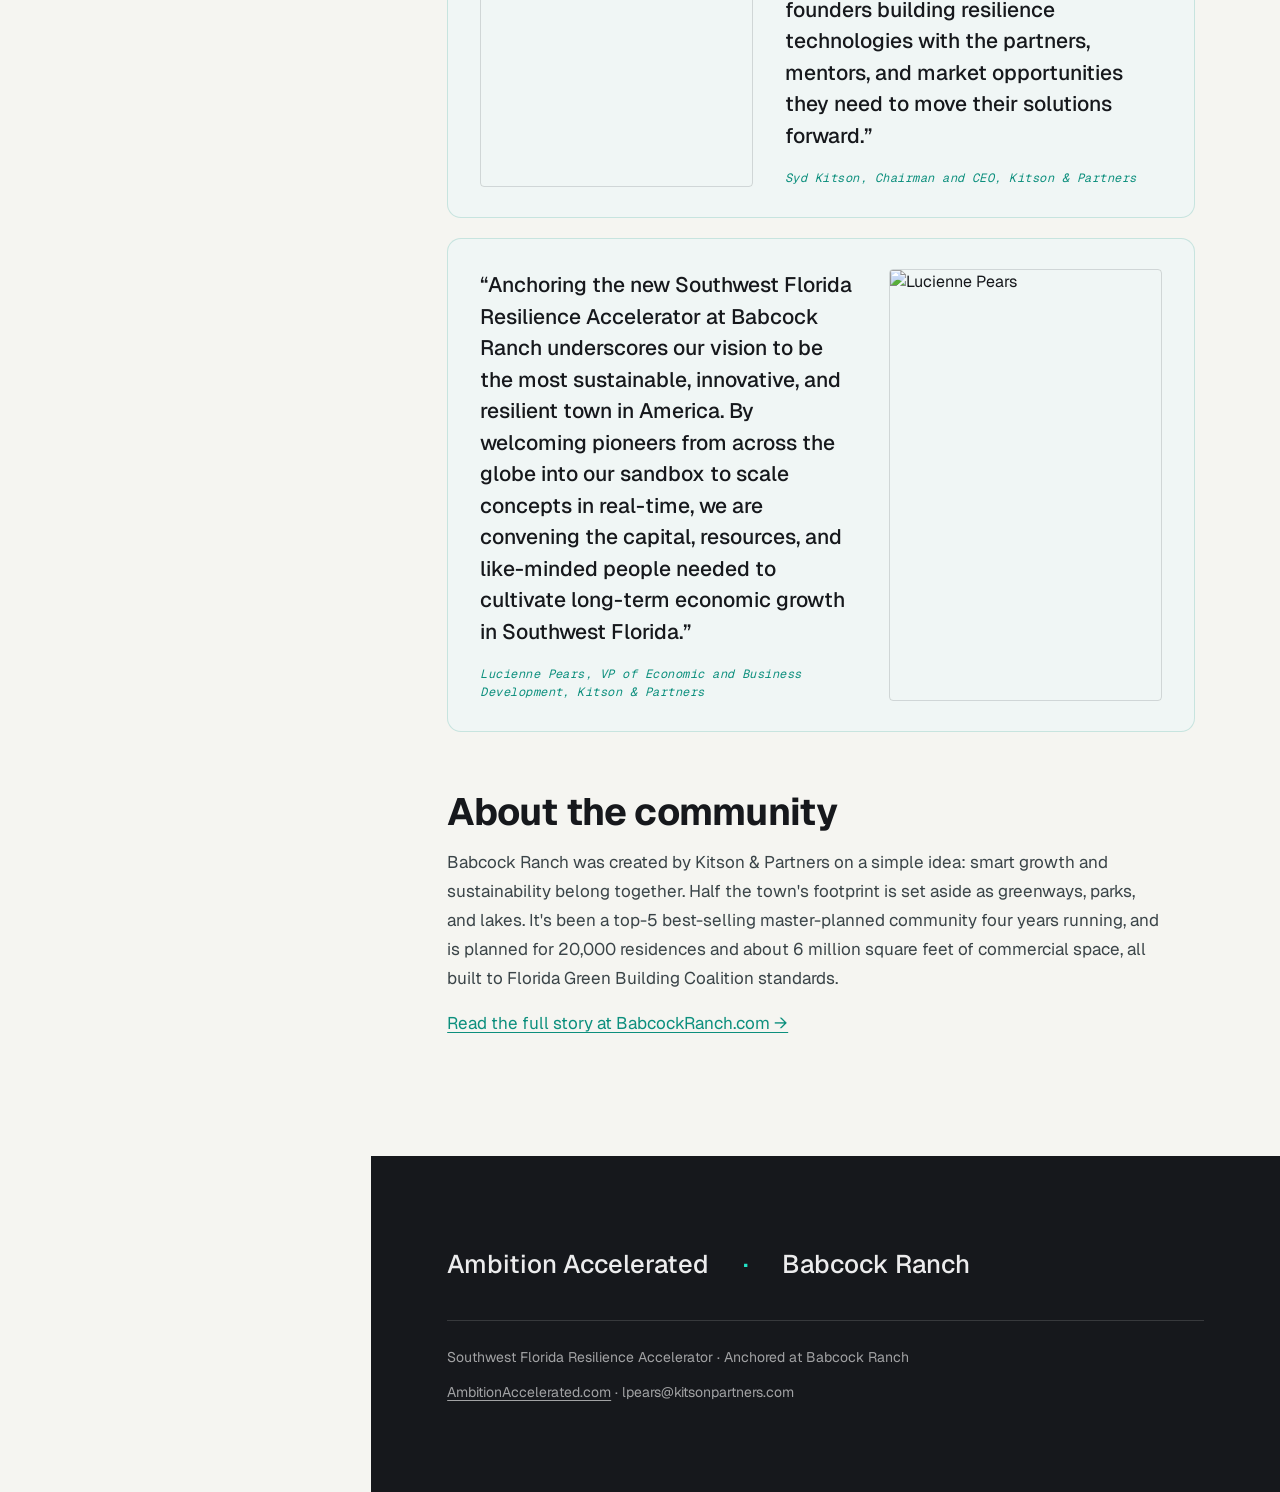
==== commit 25dcf32a: "added hero images" ====
--- a/about.html
+++ b/about.html
@@ -59,6 +59,8 @@
     <p><strong>Copy below is drafted from the press release and comms toolkit.</strong> Both quotes are straight from those sources and awaiting final sign-off. Still open: which Babcock facts and stats to feature, and any imagery preferences for this page.</p>
   </div>
 
+  <div class="bandfull"><img src="img/babcock-town-center.jpg" alt="The Babcock Ranch town center" style="object-position:center 60%"></div>
+
   <div class="prose">
     <p>At Babcock Ranch, resilience is part of how we plan, build, and grow. As America's first solar-powered town and a nationally recognized leader in sustainable, climate-resilient development, Babcock is a living laboratory where innovators pilot, test, and scale real-world solutions.</p>
 
--- a/styles.css
+++ b/styles.css
@@ -135,6 +135,8 @@
 .page-head .eyebrow{margin-bottom:16px;display:block}
 .page-head h1{font-family:var(--display);font-weight:800;font-size:clamp(36px,5.2vw,64px);line-height:1.0;letter-spacing:-.025em}
 .page-head .lead{font-size:clamp(18px,1.6vw,21px);color:#414b4e;max-width:640px;margin-top:20px;line-height:1.55}
+.bandfull{width:100%;height:clamp(280px,34vw,440px);overflow:hidden;position:relative;margin:clamp(28px,4vw,44px) 0 0}
+.bandfull img{width:100%;height:100%;object-fit:cover}
 .prose{padding:clamp(34px,4vw,52px) min(8vw,76px) clamp(64px,8vw,110px);max-width:900px}
 .prose h2{font-family:var(--display);font-weight:700;font-size:clamp(24px,3vw,38px);line-height:1.05;letter-spacing:-.015em;margin:clamp(38px,5vw,60px) 0 16px}
 .prose h2:first-child{margin-top:0}
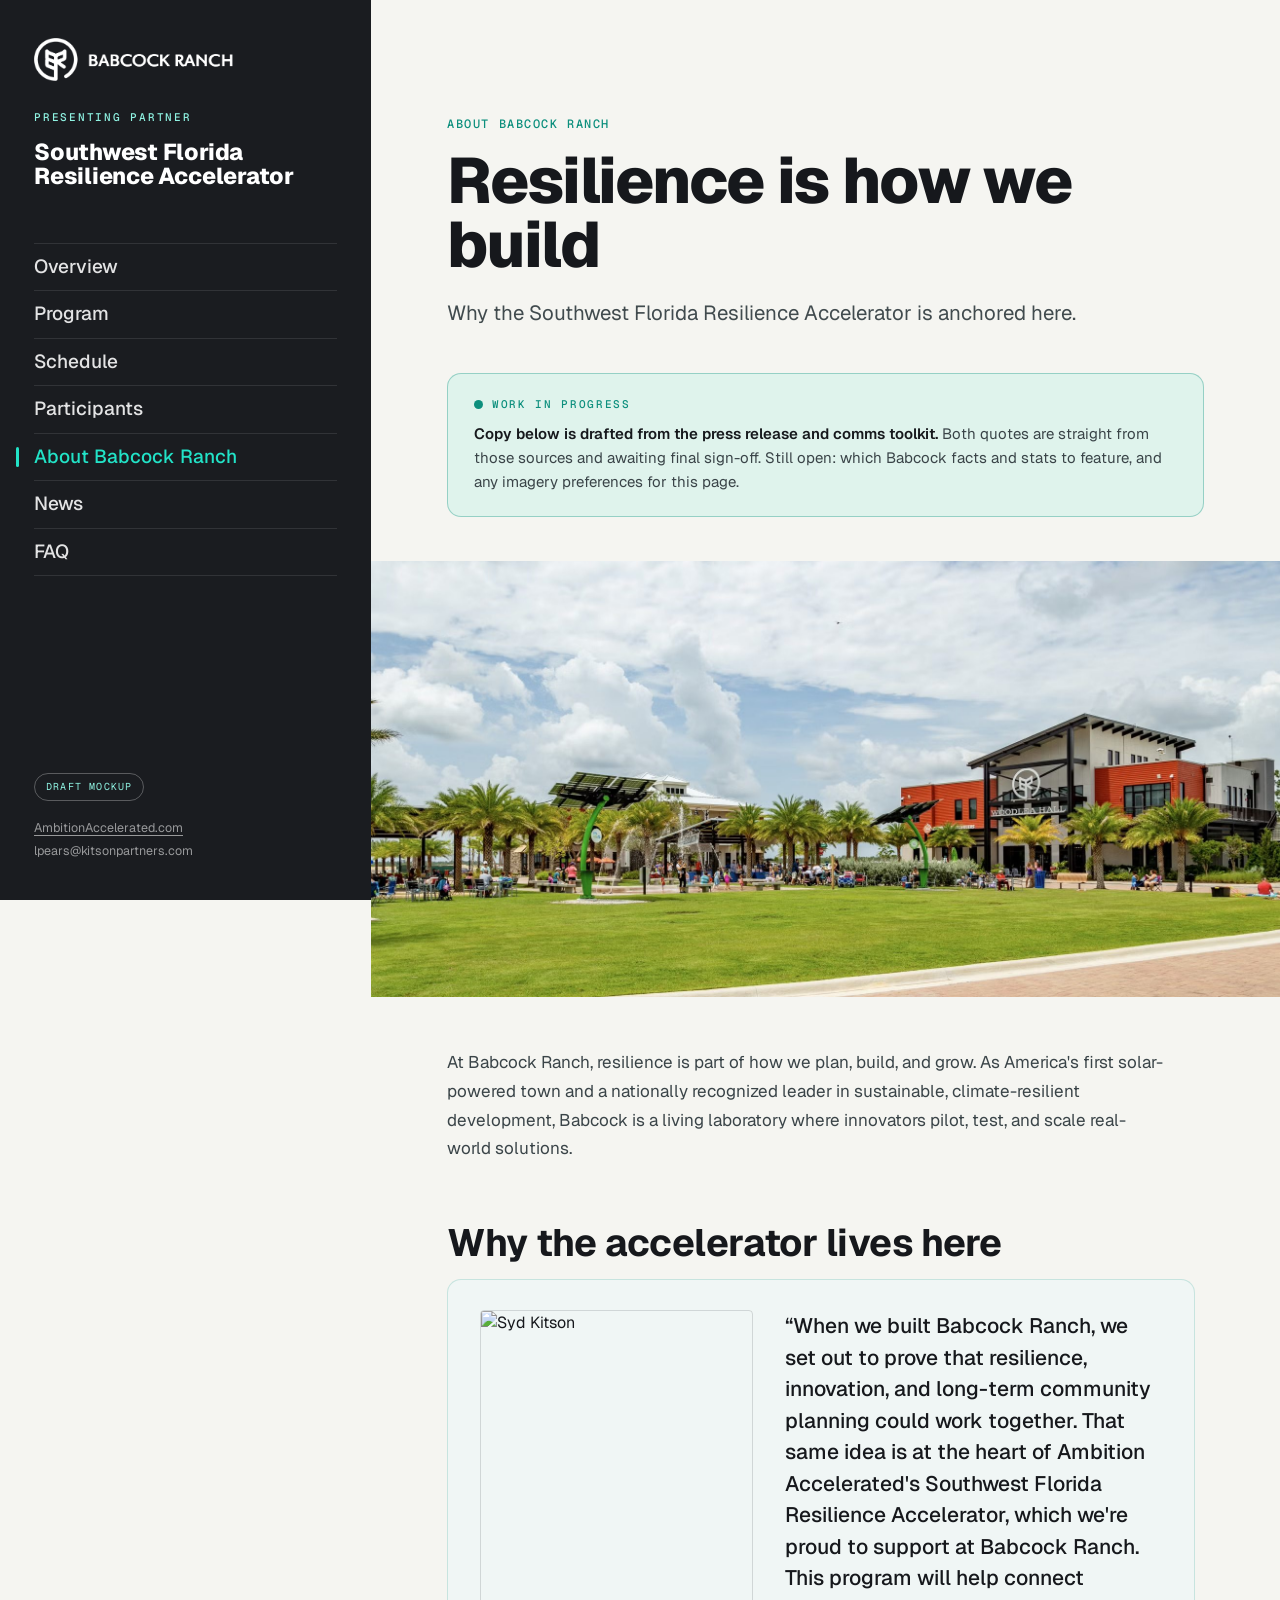
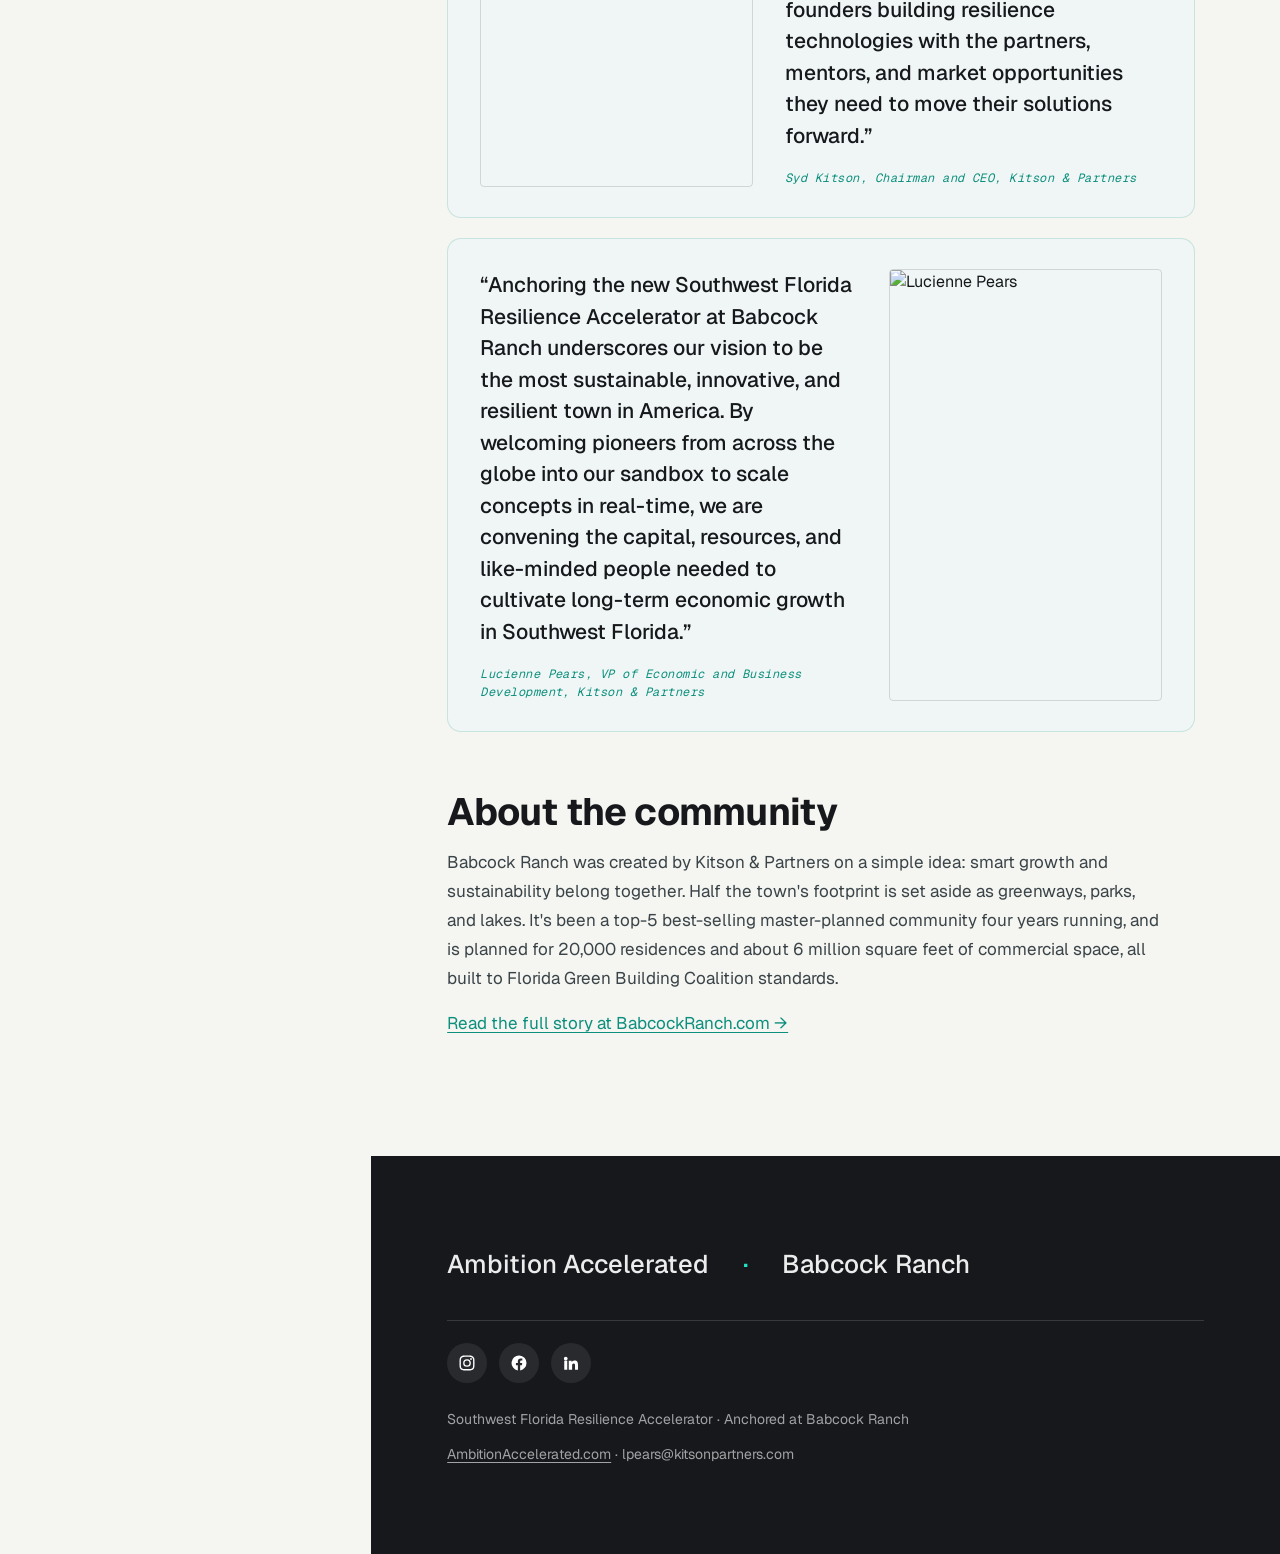
==== commit a3f09cd3: "added social to the footer" ====
--- a/about.html
+++ b/about.html
@@ -87,6 +87,11 @@
 
   <footer>
     <div class="partners">Ambition Accelerated <span>·</span> Babcock Ranch</div>
+    <div class="footer-social">
+      <a href="https://www.instagram.com/ambitionaccelerated/" target="_blank" rel="noopener noreferrer" aria-label="Instagram"><svg viewBox="0 0 24 24" aria-hidden="true"><path d="M12 2c2.7 0 3.05.01 4.12.06 1.06.05 1.79.22 2.43.47.66.26 1.22.6 1.77 1.15.55.55.89 1.11 1.15 1.77.25.64.42 1.37.47 2.43.05 1.07.06 1.42.06 4.12s-.01 3.05-.06 4.12c-.05 1.06-.22 1.79-.47 2.43a4.9 4.9 0 0 1-1.15 1.77c-.55.55-1.11.89-1.77 1.15-.64.25-1.37.42-2.43.47-1.07.05-1.42.06-4.12.06s-3.05-.01-4.12-.06c-1.06-.05-1.79-.22-2.43-.47a4.9 4.9 0 0 1-1.77-1.15 4.9 4.9 0 0 1-1.15-1.77c-.25-.64-.42-1.37-.47-2.43C2.01 15.05 2 14.7 2 12s.01-3.05.06-4.12c.05-1.06.22-1.79.47-2.43.26-.66.6-1.22 1.15-1.77.55-.55 1.11-.89 1.77-1.15.64-.25 1.37-.42 2.43-.47C8.95 2.01 9.3 2 12 2zm0 1.8c-2.66 0-2.97.01-4.02.06-.97.04-1.5.21-1.85.34-.47.18-.8.4-1.15.75-.35.35-.57.68-.75 1.15-.13.35-.3.88-.34 1.85-.05 1.05-.06 1.36-.06 4.02s.01 2.97.06 4.02c.04.97.21 1.5.34 1.85.18.47.4.8.75 1.15.35.35.68.57 1.15.75.35.13.88.3 1.85.34 1.05.05 1.36.06 4.02.06s2.97-.01 4.02-.06c.97-.04 1.5-.21 1.85-.34.47-.18.8-.4 1.15-.75.35-.35.57-.68.75-1.15.13-.35.3-.88.34-1.85.05-1.05.06-1.36.06-4.02s-.01-2.97-.06-4.02c-.04-.97-.21-1.5-.34-1.85a3.1 3.1 0 0 0-.75-1.15 3.1 3.1 0 0 0-1.15-.75c-.35-.13-.88-.3-1.85-.34-1.05-.05-1.36-.06-4.02-.06zm0 3.06a5.14 5.14 0 1 1 0 10.28 5.14 5.14 0 0 1 0-10.28zm0 1.8a3.34 3.34 0 1 0 0 6.68 3.34 3.34 0 0 0 0-6.68zm5.34-3.2a1.2 1.2 0 1 1 0 2.4 1.2 1.2 0 0 1 0-2.4z"/></svg></a>
+      <a href="https://www.facebook.com/profile.php?id=61564595977448" target="_blank" rel="noopener noreferrer" aria-label="Facebook"><svg viewBox="0 0 24 24" aria-hidden="true"><path d="M22 12a10 10 0 1 0-11.56 9.88v-6.99H7.9V12h2.54V9.8c0-2.5 1.49-3.89 3.77-3.89 1.09 0 2.24.2 2.24.2v2.46h-1.26c-1.24 0-1.63.77-1.63 1.56V12h2.78l-.44 2.89h-2.34v6.99A10 10 0 0 0 22 12z"/></svg></a>
+      <a href="https://www.linkedin.com/company/ambitionaccelerated/" target="_blank" rel="noopener noreferrer" aria-label="LinkedIn"><svg viewBox="0 0 24 24" aria-hidden="true"><path d="M4.98 3.5a2.5 2.5 0 1 1 0 5 2.5 2.5 0 0 1 0-5zM3 9h4v12H3V9zm6 0h3.8v1.64h.05c.53-1 1.83-2.06 3.76-2.06 4.02 0 4.76 2.65 4.76 6.09V21h-4v-5.4c0-1.29-.02-2.94-1.79-2.94-1.8 0-2.07 1.4-2.07 2.85V21H9V9z"/></svg></a>
+    </div>
     <div class="fbot">
       <div>Southwest Florida Resilience Accelerator · Anchored at Babcock Ranch</div>
       <div><a target="_blank" rel="noopener noreferrer" href="https://ambitionaccelerated.com/southwest">AmbitionAccelerated.com</a> · lpears@kitsonpartners.com</div>
--- a/styles.css
+++ b/styles.css
@@ -129,6 +129,11 @@
 footer .partners span{color:var(--aqua)}
 footer .fbot{display:flex;justify-content:space-between;flex-wrap:wrap;gap:14px;margin-top:26px;font-size:14px;color:rgba(255,255,255,.6)}
 footer a{text-decoration:underline;text-underline-offset:3px}
+footer .footer-social{display:flex;gap:12px;margin:22px 0 0}
+footer .footer-social a{width:40px;height:40px;border-radius:50%;background:rgba(255,255,255,.08);color:#fff;
+  display:flex;align-items:center;justify-content:center;text-decoration:none;transition:background .2s,color .2s}
+footer .footer-social a:hover{background:var(--aqua);color:var(--deep)}
+footer .footer-social svg{width:18px;height:18px;fill:currentColor}
 
 /* ============ INTERIOR PAGES ============ */
 .page-head{padding:clamp(64px,9vw,120px) min(8vw,76px) 0}
@@ -213,6 +218,12 @@
 .reel .frame .play{width:62px;height:62px;border-radius:50%;background:var(--aqua);display:flex;align-items:center;justify-content:center;box-shadow:0 8px 30px rgba(34,227,199,.35)}
 .reel .frame .play::after{content:"";border-left:17px solid #0e0f12;border-top:10px solid transparent;border-bottom:10px solid transparent;margin-left:4px}
 .reel .frame .lbl{position:absolute;bottom:16px;left:0;right:0;text-align:center;font-family:var(--mono);font-size:10px;letter-spacing:.15em;text-transform:uppercase;color:var(--aqua-2)}
+
+/* social icon links (home Follow Along) */
+.social-row{display:flex;gap:14px;margin-top:26px}
+.social-row a{width:52px;height:52px;border-radius:50%;background:var(--graphite);color:#fff;display:flex;align-items:center;justify-content:center;text-decoration:none;transition:background .2s,transform .2s}
+.social-row a:hover{background:var(--aqua-ink);transform:translateY(-2px)}
+.social-row svg{width:22px;height:22px;fill:currentColor}
 
 /* large quote block with photo (About) */
 .qblock{display:flex;gap:28px;align-items:flex-start;margin:6px 0 38px;max-width:880px}
